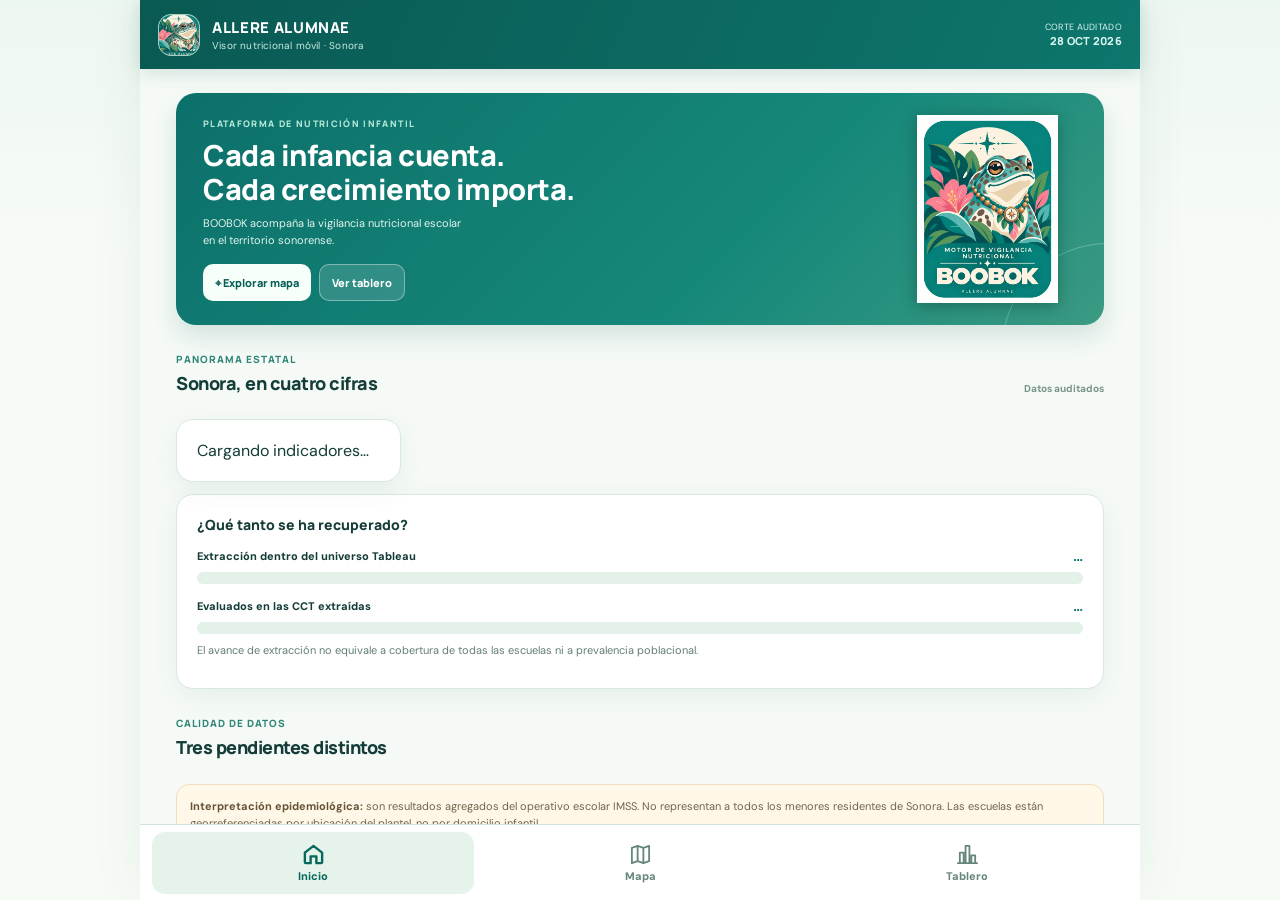
==== movil.html @ e652a0ef "feat(pwa): crear visor movil ALLERE ALUMNAE con mapa y tablero" ====
<!doctype html>
<html lang="es-MX">
<head>
<meta charset="utf-8">
<meta name="viewport" content="width=device-width,initial-scale=1,viewport-fit=cover">
<meta name="theme-color" content="#0a5953">
<meta name="apple-mobile-web-app-capable" content="yes">
<meta name="apple-mobile-web-app-status-bar-style" content="black-translucent">
<meta name="apple-mobile-web-app-title" content="ALLERE">
<meta name="description" content="ALLERE ALUMNAE. Mapa nutricional y tablero escolar interactivo de Sonora para celular.">
<title>ALLERE ALUMNAE | Webapp móvil</title>
<link rel="manifest" href="./manifest.webmanifest">
<link rel="apple-touch-icon" href="./assets/boobok/BOOBOK_avatar_256.png">
<link rel="icon" type="image/png" href="./assets/boobok/BOOBOK_avatar_128.png">
<link rel="stylesheet" href="./movil.css">
</head>
<body>
<div class="app">
 <header class="app-top">
   <div class="top-mark"><img src="./assets/boobok/BOOBOK_avatar_128.png" alt="BOOBOK"></div>
   <div class="top-name"><strong>ALLERE ALUMNAE</strong><span>Visor nutricional móvil · Sonora</span></div>
   <div class="top-cut"><span>CORTE AUDITADO</span><b>28 OCT 2026</b></div>
 </header>
 <main class="main" id="appMain">
   <section class="view" id="view-home" aria-label="Inicio">
     <div class="hero">
       <div class="hero-copy">
         <span class="kicker">PLATAFORMA DE NUTRICIÓN INFANTIL</span>
         <h1>Cada infancia cuenta.<br>Cada crecimiento importa.</h1>
         <p>BOOBOK acompaña la vigilancia nutricional escolar en el territorio sonorense.</p>
         <div class="hero-cta"><button data-go="map">⌖ Explorar mapa</button><button class="secondary" data-go="dashboard">Ver tablero</button></div>
       </div>
       <img class="hero-portrait" src="./assets/boobok/BOOBOK_ficha_vertical.webp" alt="BOOBOK, guardián nutricional con paleta turquesa, verde y rosa">
     </div>
     <div class="section-head"><div><span class="topline">Panorama estatal</span><h2>Sonora, en cuatro cifras</h2></div><small>Datos auditados</small></div>
     <div id="homeKpis" class="kpi-grid" aria-live="polite"><div class="card">Cargando indicadores…</div></div>
     <article class="card" aria-label="Avance del operativo">
       <h3>¿Qué tanto se ha recuperado?</h3>
       <div class="ratio-row"><span>Extracción dentro del universo Tableau</span><b id="homeExtractPct">…</b></div>
       <div class="meter"><span id="homeExtractBar" style="width:0%"></span></div>
       <div class="ratio-row"><span>Evaluados en las CCT extraídas</span><b id="homeEvalPct">…</b></div>
       <div class="meter pink"><span id="homeEvalBar" style="width:0%"></span></div>
       <p class="source-note">El avance de extracción no equivale a cobertura de todas las escuelas ni a prevalencia poblacional.</p>
     </article>
     <div class="section-head"><div><span class="topline">Calidad de datos</span><h2>Tres pendientes distintos</h2></div></div>
     <div class="summary-list" id="homeGaps"></div>
     <div class="notice"><strong>Interpretación epidemiológica:</strong> son resultados agregados del operativo escolar IMSS. No representan a todos los menores residentes de Sonora. Las escuelas están georreferenciadas por ubicación del plantel, no por domicilio infantil.</div>
     <div class="actions"><button class="action" data-go="map">Abrir mapa 🗺️</button><button class="action alt" data-go="dashboard">Análisis por territorio</button></div>
     <div class="install-banner" id="installBanner"><strong>Instala ALLERE en tu celular</strong><div id="installHint">Accede desde tu pantalla de inicio.</div><button id="installBtn" type="button">Instalar webapp</button></div>
     <p class="footer-notice">ALLERE ALUMNAE · BOOBOK · Fuentes IMSS, SEP, CONAPO e INEGI. Sin registros nominales infantiles.</p>
   </section>
   <section class="view view-map" id="view-map" hidden aria-label="Mapa de Sonora">
     <div id="mapSlot" class="map-empty">
       <img src="./assets/boobok/BOOBOK_avatar_128.png" alt="">
       <span class="spinner" aria-hidden="true"></span>
       <strong>Preparando el mapa territorial</strong>
       <p>Se utiliza el visor Leaflet de ALLERE, con filtros y ficha adaptados a pantalla táctil.</p>
     </div>
   </section>
   <section class="view" id="view-dashboard" hidden aria-label="Tablero nutricional">
     <div class="section-head" style="margin-top:4px"><div><span class="topline">Tablero táctil</span><h2>Exploración territorial</h2></div><small>6 distritos · 72 municipios</small></div>
     <p class="section-subtitle">Selecciona el distrito y municipio. Pulsa una cifra o un segmento para abrir su ficha metodológica.</p>
     <div class="filters">
       <div><label for="mobileDistrict">Distrito de Salud</label><select id="mobileDistrict"><option value="">Todo Sonora</option></select></div>
       <div><label for="mobileMunicipality">Municipio</label><select id="mobileMunicipality"><option value="">Todos los municipios</option></select></div>
     </div>
     <div class="data-mast"><span aria-hidden="true">◉</span><div>Analizando <b id="selectedTerritory">Sonora</b><br><small id="selectedContext">Corte IMSS: octubre de 2026</small></div></div>
     <div class="section-head"><div><span class="topline">Indicadores</span><h2>Cobertura y evaluación</h2></div></div>
     <div id="dashboardKpis" class="status-grid" aria-live="polite"></div>
     <article class="card">
       <h3>Avance de recuperación y evaluación</h3>
       <div id="dashboardMeters"></div>
       <p class="source-note">Los denominadores cambian según el indicador. Pulsa una cifra para conocerlos.</p>
     </article>
     <div class="section-head"><div><span class="topline">Clasificación antropométrica</span><h2>Distribución del IMC</h2></div></div>
     <article class="card">
       <p>Porcentaje entre registros con IMC clasificado del territorio seleccionado. No es prevalencia poblacional.</p>
       <div id="nutriStack" class="stacked" role="group" aria-label="Categorías de IMC"></div>
       <div id="nutritionLegend" class="legend-list"></div>
       <p id="nutriPrivacy" class="source-note"></p>
     </article>
     <div class="section-head"><div><span class="topline">Comparación territorial</span><h2>Distritos de Salud</h2></div><small>Tocar para filtrar</small></div>
     <article class="card" style="margin-top:0">
       <p>Ordenados por avance de extracción de CCT presentes en Tableau. Esta comparación no mide representatividad del operativo.</p>
       <div id="districtRows" class="territories"></div>
     </article>
     <div class="actions"><button class="action" data-go="map">Ver territorio en el mapa</button><a class="action alt" style="text-align:center;text-decoration:none;display:grid;place-items:center" href="./plataforma.html" target="_blank" rel="noopener">Tablero completo ↗</a></div>
     <p class="footer-notice">Las categorías pequeñas están suprimidas conforme a las reglas de publicación. Nunca interpretar «S/D» como cero.</p>
   </section>
 </main>
 <nav class="tabbar" aria-label="Navegación de la webapp">
   <button type="button" data-tab="home" class="active" aria-current="page"><svg viewBox="0 0 24 24" aria-hidden="true"><path d="M3 10 12 3l9 7v10a1 1 0 0 1-1 1h-5v-7H9v7H4a1 1 0 0 1-1-1z"/></svg><span>Inicio</span></button>
   <button type="button" data-tab="map"><svg viewBox="0 0 24 24" aria-hidden="true"><path d="m3 5 6-2 6 2 6-2v16l-6 2-6-2-6 2zM9 3v16m6-14v16"/></svg><span>Mapa</span></button>
   <button type="button" data-tab="dashboard"><svg viewBox="0 0 24 24" aria-hidden="true"><path d="M4 21V10h4v11M10 21V3h4v18m2 0v-8h4v8M2 21h20"/></svg><span>Tablero</span></button>
 </nav>
</div>
<dialog id="detailSheet" class="sheet" aria-labelledby="sheetTitle">
 <div class="sheet-bar"></div>
 <div class="sheet-head"><div><span>FICHA DE INDICADOR · BOOBOK</span><h2 id="sheetTitle">Detalle</h2></div><button type="button" id="closeSheet" aria-label="Cerrar detalle">✕</button></div>
 <div class="sheet-body" id="sheetBody"></div>
</dialog>
<script src="./movil.js" defer></script>
</body>
</html>
---- movil.css ----
/* ALLERE ALUMNAE · Webapp móvil PWA · 30 OCT 2026 */
@import url('https://fonts.googleapis.com/css2?family=DM+Sans:wght@400;500;600;700;800&family=Manrope:wght@400;600;700;800;900&display=swap');
:root{--deep:#0b5b54;--teal:#158378;--teal2:#409993;--cream:#f7fbf6;--aqua:#7bb7b7;--rose:#ec889b;--leaf:#5e9569;--ink:#143c38;--muted:#69867b;--line:#d8e9dd;--shadow:0 8px 27px #0b4c4210;--bottom:76px}
*{box-sizing:border-box}
html{height:100%;background:var(--cream)}
body{margin:0;font-family:'DM Sans',system-ui,sans-serif;color:var(--ink);background:linear-gradient(180deg,#edf7f1 0%,#f7fbf6 250px);height:100%;overflow:hidden}
button,select,input{font:inherit}
button{cursor:pointer}
button:focus-visible,select:focus-visible,a:focus-visible{outline:3px solid #d96685;outline-offset:3px}
[hidden]{display:none!important}
.app{height:100%;height:100dvh;display:flex;flex-direction:column;max-width:1000px;margin:auto;background:#f5faf6;box-shadow:0 0 50px #174f4112}
header.app-top{flex:0 0 auto;min-height:69px;display:flex;align-items:center;gap:12px;padding:11px 18px 11px max(18px,env(safe-area-inset-left));background:linear-gradient(115deg,#0a5953,#0d766d);color:#fff;z-index:6;box-shadow:0 3px 18px #0b514428}
.top-mark{width:42px;height:42px;border-radius:13px;background:#fff8ec;border:1px solid #a2d1c1;display:grid;place-items:center;overflow:hidden;flex-shrink:0}
.top-mark img{height:100%;width:100%;object-fit:contain}
.top-name{min-width:0;flex:1}
.top-name strong{display:block;letter-spacing:.65px;font:900 15px Manrope,sans-serif}
.top-name span{display:block;font-size:10px;color:#c8ece1;letter-spacing:.2px;margin-top:1px}
.top-cut{font-size:9px;color:#d7f4ed;white-space:nowrap;letter-spacing:.3px;text-align:right}
.top-cut b{display:block;font:800 11px Manrope}
.main{min-height:0;flex:1;overflow-y:auto;overscroll-behavior:contain;scrollbar-width:thin;-webkit-overflow-scrolling:touch}
.view{min-height:100%;padding:16px 16px 32px}
.view-map{padding:0;height:100%;min-height:0;overflow:hidden}
.map-frame{width:100%;height:100%;display:block;border:0;background:#daeae0}
.tabbar{height:calc(var(--bottom) + env(safe-area-inset-bottom));padding:7px max(12px,env(safe-area-inset-right)) calc(6px + env(safe-area-inset-bottom)) max(12px,env(safe-area-inset-left));background:#fff;border-top:1px solid #d1e4db;display:flex;gap:5px;justify-content:space-around;align-items:stretch;flex:0 0 auto;z-index:7}
.tabbar button{background:transparent;border:0;border-radius:13px;min-width:76px;flex:1;display:flex;flex-direction:column;justify-content:center;align-items:center;gap:3px;color:#67867a;font-size:11px;font-weight:800;transition:background .18s}
.tabbar button svg{width:23px;height:23px;stroke:currentColor;stroke-width:1.9;fill:none;stroke-linecap:round;stroke-linejoin:round}
.tabbar button.active{background:#e5f3eb;color:#08685c}
.tabbar button.active svg{stroke-width:2.5}
.hero{display:grid;grid-template-columns:minmax(0,1fr) 108px;gap:7px;align-items:center;border-radius:20px;padding:18px 12px 18px 19px;background:linear-gradient(135deg,#0c706a,#16887b 62%,#3b9a82);color:#fff;min-height:194px;position:relative;overflow:hidden;box-shadow:0 12px 25px #0d5e5424}
.hero:after{content:'';position:absolute;width:210px;height:210px;border:1px solid #e1fff547;right:-110px;bottom:-130px;border-radius:50%}
.hero-copy{position:relative;z-index:1}
.kicker{display:block;font:800 9px Manrope;letter-spacing:1.35px;color:#b5e9d8}
.hero h1{font:900 clamp(19px,4.9vw,28px)/1.18 Manrope;margin:8px 0 8px;letter-spacing:-.5px}
.hero p{color:#e3f5ec;font-size:11px;line-height:1.55;max-width:270px;margin:0}
.hero-portrait{height:164px;width:106px;position:relative;z-index:1;object-fit:contain;filter:drop-shadow(0 3px 8px #063c2e70)}
.hero-cta{display:flex;gap:8px;margin-top:15px;flex-wrap:wrap}
.hero-cta button{min-height:37px;border:0;border-radius:10px;background:#f7fff9;color:#075f58;font:900 11px Manrope;padding:9px 12px}
.hero-cta button.secondary{background:#ffffff23;border:1px solid #ffffff60;color:#fff}
.section-head{display:flex;align-items:end;justify-content:space-between;gap:12px;margin:22px 0 12px}
.section-head h2{font:900 18px Manrope;margin:3px 0 0;letter-spacing:-.5px}
.section-head small{color:#799486;font-size:10px;font-weight:700}
.section-head .topline{color:#308779;font:900 10px Manrope;letter-spacing:1px;text-transform:uppercase}
.kpi-grid{display:grid;grid-template-columns:repeat(2,minmax(0,1fr));gap:10px}
.kpi{padding:15px 14px;min-height:108px;display:flex;flex-direction:column;align-items:flex-start;justify-content:space-between;text-align:left;border:1px solid #d5e7d9;background:#fff;border-radius:16px;box-shadow:var(--shadow)}
.kpi small{font-size:11px;line-height:1.3;color:#607e71;font-weight:800;max-width:180px}
.kpi strong{font:900 clamp(22px,6.1vw,33px)/1.14 Manrope;color:#0c7165;letter-spacing:-.8px}
.kpi span{color:#869b8a;font-size:10px;font-weight:700}
.kpi.rose{background:#fff4f4;border-color:#f4dde0}
.kpi.rose strong{color:#b05770}
.kpi.active{border-color:#218778;box-shadow:0 0 0 2px #21877818}
.card{border-radius:17px;background:#fff;border:1px solid var(--line);padding:16px;box-shadow:var(--shadow);margin-top:12px}
.card h3{font:900 14px Manrope;margin:0 0 12px}
.card p{font-size:11px;line-height:1.6;color:#637e73;margin:8px 0}
.ratio-row{display:flex;justify-content:space-between;align-items:center;margin:12px 0 7px;gap:10px;font-size:11px;font-weight:800}
.ratio-row b{color:#08796d;font:900 14px Manrope}
.meter{background:#e4f1e9;border-radius:999px;overflow:hidden;height:12px}
.meter span{display:block;height:100%;background:linear-gradient(90deg,#379a86,#0c796c);border-radius:999px;transition:width .35s}
.meter.pink span{background:linear-gradient(90deg,#ed9ca7,#c75d7e)}
.source-note{font-size:10px;color:#81998d;margin:8px 0 0;line-height:1.45}
.notice{padding:13px;border-radius:13px;background:#fff8e9;border:1px solid #f0ddbd;color:#6d674e;font-size:11px;line-height:1.55;margin-top:13px}
.notice strong{color:#665333}
.actions{display:flex;gap:9px;flex-wrap:wrap;margin:12px 0}
.action{border:0;border-radius:11px;background:#10786e;color:#fff;padding:12px 14px;min-height:44px;font:900 12px Manrope;flex:1}
.action.alt{background:#e6f4eb;color:#116b5f;border:1px solid #c2e0d0}
.data-mast{display:flex;align-items:center;gap:8px;background:#e8f4ed;border:1px solid #c9e5d5;padding:9px 11px;border-radius:12px;margin-top:12px;font-size:11px;color:#356c5f}
.data-mast b{color:#0a695e}
.filters{display:grid;grid-template-columns:1fr 1fr;gap:9px}
.filters label{font-size:10px;color:#658476;font-weight:800;display:block;margin-bottom:5px}
.filters select{background:#fff;border:1px solid #cbded4;border-radius:11px;width:100%;height:45px;padding:0 27px 0 9px;color:#1b554c;min-width:0;font-size:12px}
.section-subtitle{font-size:11px;color:#759083;margin:4px 0 14px;line-height:1.5}
.status-grid{display:grid;grid-template-columns:repeat(2,minmax(0,1fr));gap:9px}
.mini-stat{border:1px solid #d9e6dc;background:#fff;border-radius:12px;padding:12px;text-align:left;min-height:78px}
.mini-stat small{color:#71897e;display:block;font-size:10px;line-height:1.25;font-weight:800}
.mini-stat b{color:#0b6c63;font:900 22px Manrope;display:block;margin-top:7px}
.mini-stat i{font-size:9px;color:#7b9087;font-style:normal}
.stacked{display:flex;height:22px;overflow:hidden;border-radius:10px;background:#edf1ed;gap:1px}
.stacked button{min-width:0;border:0;min-height:22px;padding:0}
.legend-list{display:grid;grid-template-columns:repeat(2,1fr);gap:8px;margin-top:14px}
.legend-item{display:flex;align-items:center;gap:8px;border:1px solid #e5eee6;border-radius:10px;background:#f9fcf9;padding:10px;text-align:left;min-width:0}
.legend-item i{width:10px;height:10px;border-radius:50%;display:block;flex-shrink:0}
.legend-item span{font-size:10px;color:#476d5d;font-weight:800}
.legend-item b{font-size:12px;color:#0e635b;display:block;margin-top:2px}
.territories{display:grid;gap:7px}
.territory{display:grid;grid-template-columns:minmax(0,1fr) 66px;gap:10px;align-items:center;padding:10px 12px;border:1px solid #e1ede3;border-radius:12px;background:#fbfdfb;text-align:left}
.territory.active{background:#e8f5ee;border-color:#9ed5bb}
.territory span{font:800 11px Manrope;color:#345e50}
.territory small{display:block;color:#94a499;margin-top:3px;font-size:9px}
.territory em{font:900 12px Manrope;color:#0e7969;font-style:normal;text-align:right}
.territory .meter{height:6px;margin-top:7px}
.summary-list{display:grid;gap:8px}
.summary-row{border:1px solid #e1eae1;border-radius:12px;padding:12px 13px;background:#fbfdfb;display:flex;align-items:center;justify-content:space-between;text-align:left;gap:14px;color:#34564c;font-size:11px;font-weight:700}
.summary-row b{font:900 15px Manrope;color:#11786a}
.footer-notice{font-size:10px;line-height:1.65;text-align:center;color:#708779;margin:18px 8px 4px}
.map-empty{height:100%;display:grid;place-items:center;align-content:center;gap:13px;background:linear-gradient(165deg,#eaf5ed,#d8ebe0)}
.map-empty img{width:67px;height:67px;object-fit:contain}
.map-empty strong{font:900 14px Manrope;color:#086759}
.map-empty p{max-width:220px;font-size:11px;line-height:1.5;color:#638579;text-align:center}
.sheet{border:0;position:fixed;margin:auto 0 0;inset:auto 0 0;width:100%;max-width:100%;max-height:min(82dvh,850px);overflow-y:auto;background:#fffdf9;border-radius:23px 23px 0 0;padding:0;box-shadow:0 -20px 50px #0d363a55;color:var(--ink);z-index:30}
.sheet::backdrop{background:#0a312f9c;backdrop-filter:blur(2px)}
.sheet-bar{height:5px;width:43px;background:#c8dcd1;border-radius:99px;margin:11px auto 1px}
.sheet-head{padding:14px 19px;border-bottom:1px solid #e4eee8;display:flex;gap:8px;align-items:center}
.sheet-head span{display:block;font-size:10px;letter-spacing:1px;font-weight:900;color:#5d9382}
.sheet-head h2{font:900 19px Manrope;margin:2px 0;color:#095e54}
.sheet-head button{margin-left:auto;border:0;background:#e7f1e9;border-radius:10px;width:37px;height:37px;color:#0c6257;font-size:19px}
.sheet-body{padding:15px 19px 28px;max-width:850px;margin:auto}
.sheet-body .sheet-value{font:900 36px Manrope;color:#087568;margin:4px 0}
.sheet-body h3{font:900 13px Manrope;color:#165a52;margin:18px 0 6px}
.sheet-body p{font-size:12px;line-height:1.65;color:#617c70}
.sheet-formula{border:1px solid #d8eade;background:#eef7f1;border-radius:12px;padding:13px;line-height:1.6;font-size:11px;color:#31695b;overflow-wrap:anywhere}
.sheet-source{border-top:1px solid #e4eee6;padding-top:10px;color:#879b8d;font-size:10px}
.install-banner{display:none;margin-top:13px;border:1px solid #c2e3d3;border-radius:13px;padding:12px;background:#e8f5ed;color:#186455;font-size:11px;line-height:1.5}
.install-banner button{border:0;background:#10786e;color:white;border-radius:9px;padding:9px 11px;margin-top:8px;font-weight:800}
.install-banner.visible{display:block}
.spinner{width:34px;height:34px;border:3px solid #d2eadd;border-top-color:#0c7b71;border-radius:50%;animation:spin .9s linear infinite}
@keyframes spin{to{transform:rotate(360deg)}}
@media(min-width:700px){.view{padding:24px 36px 38px}.kpi-grid{grid-template-columns:repeat(4,1fr)}.filters{max-width:670px}.hero{grid-template-columns:1fr 175px;padding:22px 27px}.hero-portrait{width:170px;height:188px}.hero h1{font-size:29px}.card{padding:20px}.status-grid{grid-template-columns:repeat(4,minmax(0,1fr))}.legend-list{grid-template-columns:repeat(4,1fr)}.sheet{max-width:660px;left:calc(50% - 330px);right:auto;border-radius:22px 22px 0 0}}
@media(max-width:360px){.top-cut{display:none}.hero{grid-template-columns:1fr 85px}.hero-portrait{width:85px;height:155px}.hero h1{font-size:19px}.tabbar button{min-width:0}.kpi-grid{gap:7px}.kpi{padding:12px 10px}.section-head h2{font-size:16px}}
@media(prefers-reduced-motion:reduce){*,*:before,*:after{animation:none!important;transition:none!important}}
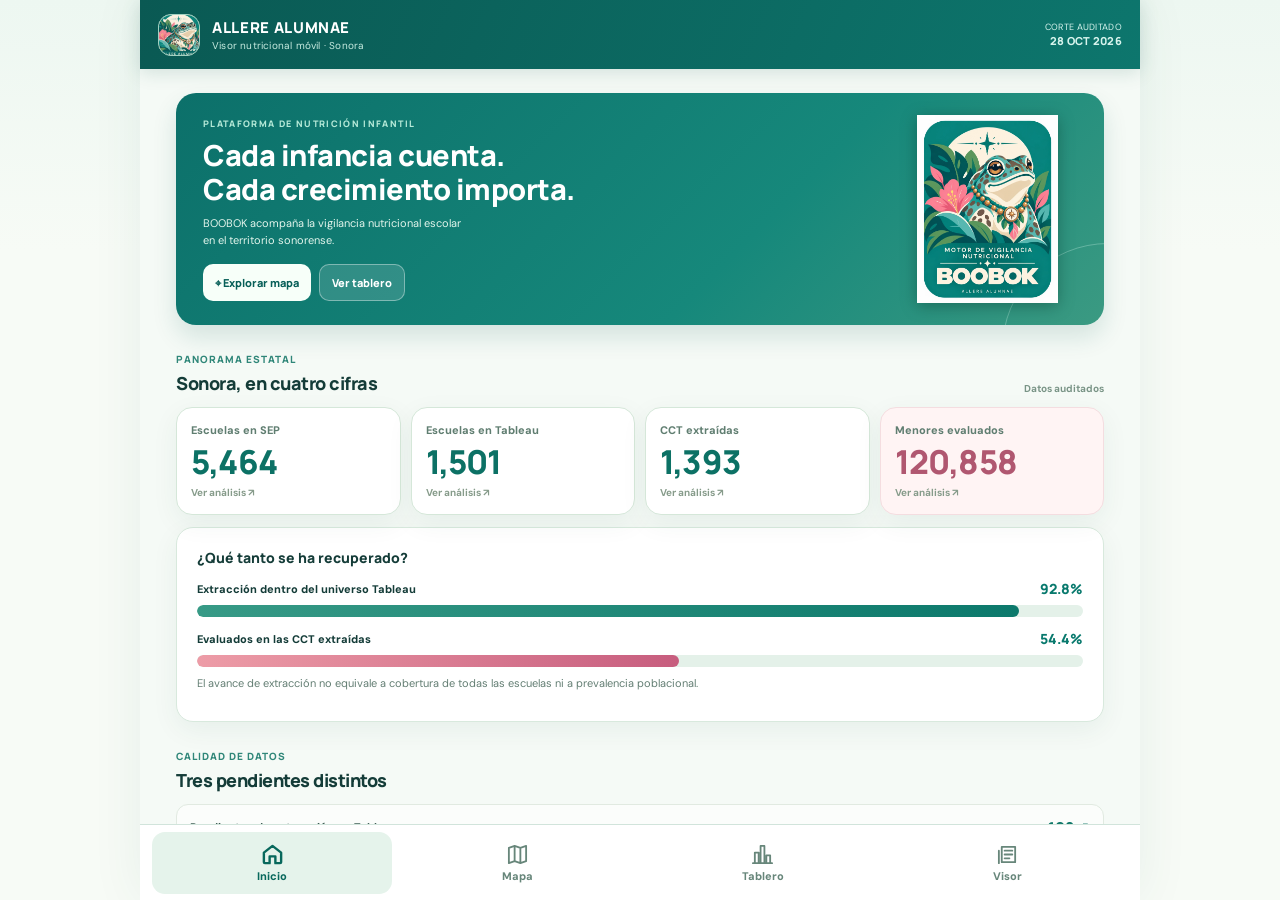
==== commit 27ef274f: "refine(pwa): integrar visor completo y corregir lectura de datos suprimidos" ====
--- a/movil.html
+++ b/movil.html
@@ -84,14 +84,18 @@
        <p>Ordenados por avance de extracción de CCT presentes en Tableau. Esta comparación no mide representatividad del operativo.</p>
        <div id="districtRows" class="territories"></div>
      </article>
-     <div class="actions"><button class="action" data-go="map">Ver territorio en el mapa</button><a class="action alt" style="text-align:center;text-decoration:none;display:grid;place-items:center" href="./plataforma.html" target="_blank" rel="noopener">Tablero completo ↗</a></div>
+     <div class="actions"><button class="action" data-go="map">Ver territorio en el mapa</button><button class="action alt" type="button" data-go="full">Visor integral ↗</button></div>
      <p class="footer-notice">Las categorías pequeñas están suprimidas conforme a las reglas de publicación. Nunca interpretar «S/D» como cero.</p>
+   </section>
+   <section class="view view-map" id="view-full" hidden aria-label="Visor integral interactivo">
+     <div id="fullSlot" class="map-empty"><img src="./assets/boobok/BOOBOK_avatar_128.png" alt=""><strong>Visor integral</strong><p>Gráficos interactivos, panorama epidemiológico y filtros municipales en la plataforma completa.</p></div>
    </section>
  </main>
  <nav class="tabbar" aria-label="Navegación de la webapp">
    <button type="button" data-tab="home" class="active" aria-current="page"><svg viewBox="0 0 24 24" aria-hidden="true"><path d="M3 10 12 3l9 7v10a1 1 0 0 1-1 1h-5v-7H9v7H4a1 1 0 0 1-1-1z"/></svg><span>Inicio</span></button>
    <button type="button" data-tab="map"><svg viewBox="0 0 24 24" aria-hidden="true"><path d="m3 5 6-2 6 2 6-2v16l-6 2-6-2-6 2zM9 3v16m6-14v16"/></svg><span>Mapa</span></button>
    <button type="button" data-tab="dashboard"><svg viewBox="0 0 24 24" aria-hidden="true"><path d="M4 21V10h4v11M10 21V3h4v18m2 0v-8h4v8M2 21h20"/></svg><span>Tablero</span></button>
+   <button type="button" data-tab="full"><svg viewBox="0 0 24 24" aria-hidden="true"><path d="M6 4h14v16H6zM3 8v13M9 8h8M9 12h8M9 16h5"/></svg><span>Visor</span></button>
  </nav>
 </div>
 <dialog id="detailSheet" class="sheet" aria-labelledby="sheetTitle">
